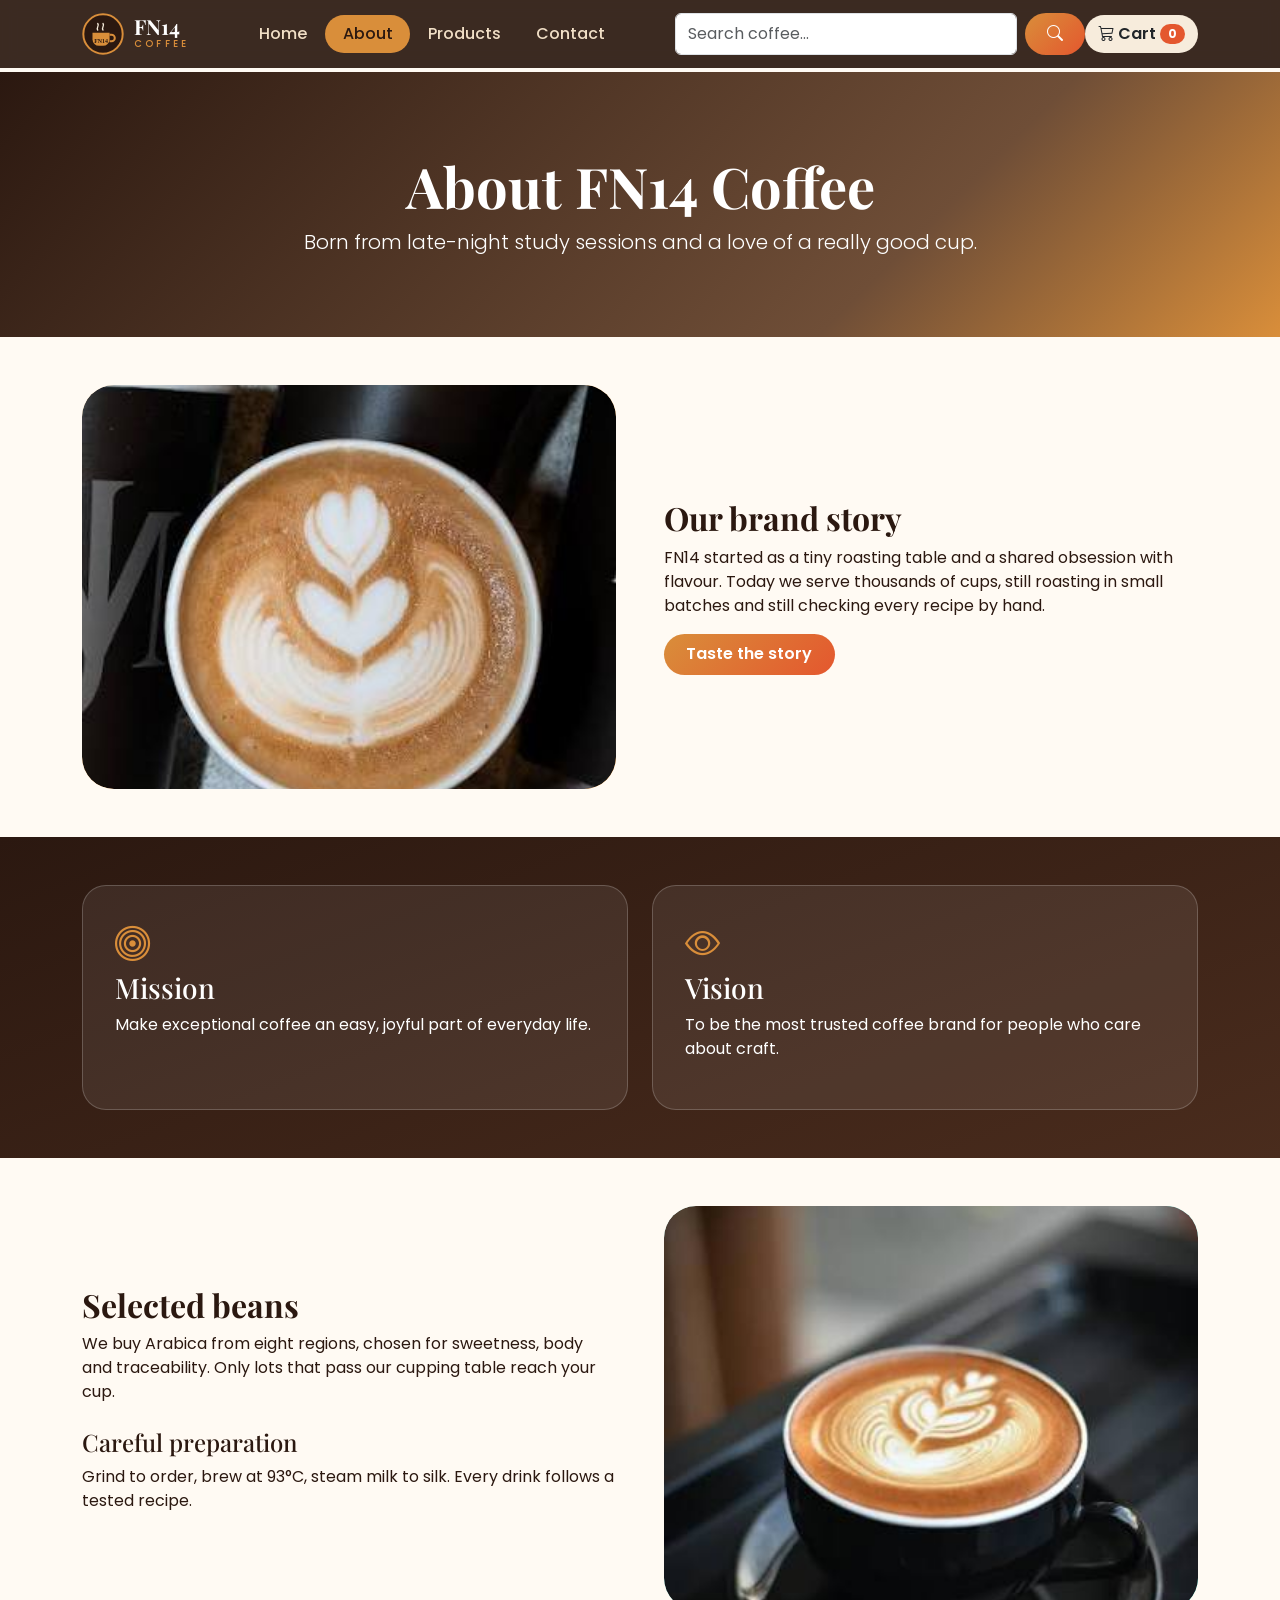
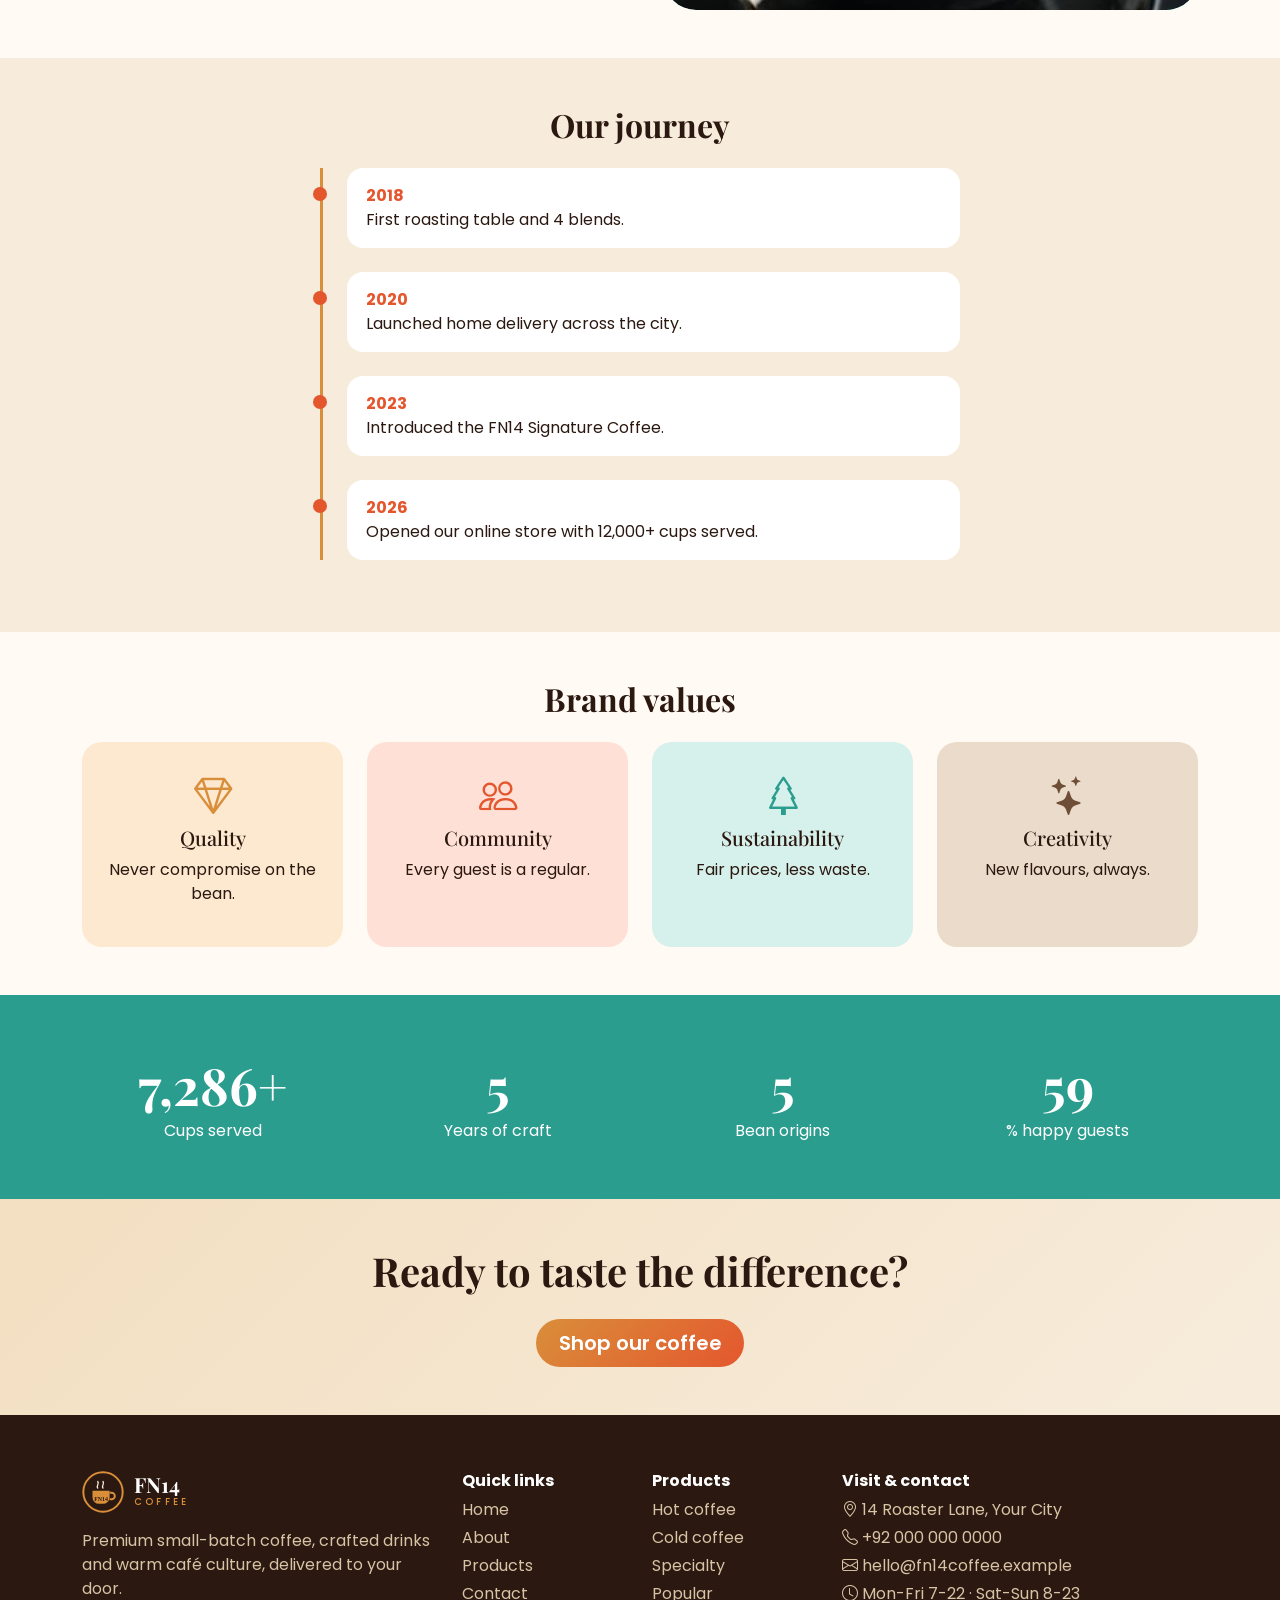
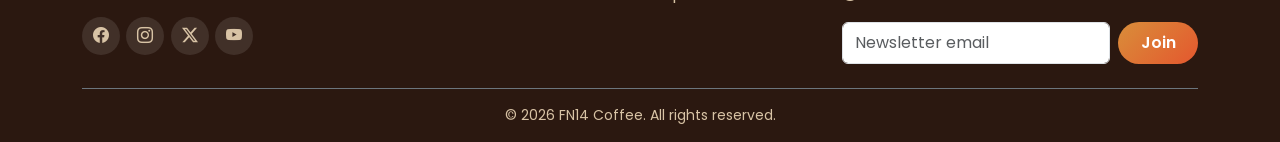
==== about.html @ b1b7f39c "Add files via upload" ====
<!DOCTYPE html>
<html lang="en">

<head>
    <meta charset="utf-8">
    <meta name="viewport" content="width=device-width,initial-scale=1">
    <title>FN14 Coffee | About Us</title>
    <meta name="description" content="The FN14 Coffee story: our mission, beans, preparation and values.">
    <link rel="icon" href="assets/logo/logo.svg">
    <link href="https://cdn.jsdelivr.net/npm/bootstrap@5.3.3/dist/css/bootstrap.min.css" rel="stylesheet">
    <link href="https://cdn.jsdelivr.net/npm/bootstrap-icons@1.11.3/font/bootstrap-icons.min.css" rel="stylesheet">
    <link
        href="https://fonts.googleapis.com/css2?family=Playfair+Display:wght@700&family=Poppins:wght@400;500;600&display=swap"
        rel="stylesheet">
    <link href="css/style.css" rel="stylesheet">
</head>

<body data-page="about">
    <div id="hdr"></div>
    <main>
        <section class="page-hero">
            <div class="container">
                <h1 class="display-4 hr">About FN14 Coffee</h1>
                <p class="lead hr">Born from late-night study sessions and a love of a really good cup.</p>
            </div>
        </section>
        <section class="py-5">
            <div class="container">
                <div class="row align-items-center g-5">
                    <div class="col-lg-6 rv rv-l">
                        <div class="art-panel" data-art="15"></div>
                    </div>
                    <div class="col-lg-6 rv rv-r">
                        <h2>Our brand story</h2>
                        <p>FN14 started as a tiny roasting table and a shared obsession with flavour. Today we serve
                            thousands of cups, still roasting in small batches and still checking every recipe by hand.
                        </p><a class="btn btn-fn" href="products.html">Taste the story</a>
                    </div>
                </div>
            </div>
        </section>
        <section class="py-5 sec-dark">
            <div class="container">
                <div class="row g-4">
                    <div class="col-md-6 rv">
                        <div class="mv"><i class="bi bi-bullseye"></i>
                            <h2 class="h3">Mission</h2>
                            <p>Make exceptional coffee an easy, joyful part of everyday life.</p>
                        </div>
                    </div>
                    <div class="col-md-6 rv">
                        <div class="mv"><i class="bi bi-eye"></i>
                            <h2 class="h3">Vision</h2>
                            <p>To be the most trusted coffee brand for people who care about craft.</p>
                        </div>
                    </div>
                </div>
            </div>
        </section>
        <section class="py-5">
            <div class="container">
                <div class="row align-items-center g-5 flex-lg-row-reverse">
                    <div class="col-lg-6 rv rv-r">
                        <div class="art-panel alt" data-art="2"></div>
                    </div>
                    <div class="col-lg-6 rv rv-l">
                        <h2>Selected beans</h2>
                        <p>We buy Arabica from eight regions, chosen for sweetness, body and traceability. Only lots
                            that pass our cupping table reach your cup.</p>
                        <h3 class="h4 mt-4">Careful preparation</h3>
                        <p>Grind to order, brew at 93&deg;C, steam milk to silk. Every drink follows a tested recipe.
                        </p>
                    </div>
                </div>
            </div>
        </section>
        <section class="py-5 sec-cream">
            <div class="container">
                <h2 class="text-center mb-4 rv">Our journey</h2>
                <div class="tl">
                    <div class="tl-i rv"><b>2018</b> First roasting table and 4 blends.</div>
                    <div class="tl-i rv"><b>2020</b> Launched home delivery across the city.</div>
                    <div class="tl-i rv"><b>2023</b> Introduced the FN14 Signature Coffee.</div>
                    <div class="tl-i rv"><b>2026</b> Opened our online store with 12,000+ cups served.</div>
                </div>
            </div>
        </section>
        <section class="py-5">
            <div class="container">
                <h2 class="text-center mb-4 rv">Brand values</h2>
                <div class="row g-4 text-center">
                    <div class="col-6 col-lg-3 rv">
                        <div class="why c1"><i class="bi bi-gem"></i>
                            <h3 class="h5">Quality</h3>
                            <p>Never compromise on the bean.</p>
                        </div>
                    </div>
                    <div class="col-6 col-lg-3 rv">
                        <div class="why c2"><i class="bi bi-people"></i>
                            <h3 class="h5">Community</h3>
                            <p>Every guest is a regular.</p>
                        </div>
                    </div>
                    <div class="col-6 col-lg-3 rv">
                        <div class="why c3"><i class="bi bi-tree"></i>
                            <h3 class="h5">Sustainability</h3>
                            <p>Fair prices, less waste.</p>
                        </div>
                    </div>
                    <div class="col-6 col-lg-3 rv">
                        <div class="why c4"><i class="bi bi-stars"></i>
                            <h3 class="h5">Creativity</h3>
                            <p>New flavours, always.</p>
                        </div>
                    </div>
                </div>
            </div>
        </section>
        <section class="stats">
            <div class="container">
                <div class="row text-center g-4">
                    <div class="col-6 col-md-3">
                        <div class="num" data-count="12000">0</div>Cups served
                    </div>
                    <div class="col-6 col-md-3">
                        <div class="num" data-count="8">0</div>Years of craft
                    </div>
                    <div class="col-6 col-md-3">
                        <div class="num" data-count="8">0</div>Bean origins
                    </div>
                    <div class="col-6 col-md-3">
                        <div class="num" data-count="98">0</div>% happy guests
                    </div>
                </div>
            </div>
        </section>
        <section class="py-5 text-center final">
            <div class="container rv">
                <h2 class="display-6">Ready to taste the difference?</h2><a class="btn btn-fn btn-lg mt-3"
                    href="products.html">Shop our coffee</a>
            </div>
        </section>
    </main>
    <div id="ftr"></div>
    <script src="https://cdn.jsdelivr.net/npm/bootstrap@5.3.3/dist/js/bootstrap.bundle.min.js"></script>
    <script src="js/script.js"></script>
</body>

</html>
---- css/style.css ----
:root {
    --esp: #2b1810;
    --moc: #6f4e37;
    --car: #d98e3a;
    --cr: #f7ecdc;
    --wm: #fffaf3;
    --red: #e4572e;
    --tl: #2a9d8f
}

html {
    scroll-behavior: smooth
}

body {
    font-family: Poppins, system-ui, sans-serif;
    background: var(--wm);
    color: var(--esp);
    padding-top: 72px;
    overflow-x: hidden
}

h1,
h2,
h3,
.display-3,
.display-4,
.display-5,
.display-6 {
    font-family: 'Playfair Display', serif;
    font-weight: 700
}

img,
svg {
    max-width: 100%
}

.gold {
    color: var(--car)
}

#loader {
    position: fixed;
    inset: 0;
    z-index: 3000;
    background: var(--esp);
    display: grid;
    place-items: center;
    transition: opacity .5s
}

#loader.off {
    opacity: 0;
    pointer-events: none
}

#loader i {
    font-size: 4rem;
    color: var(--car);
    animation: spin 1.2s ease-in-out infinite
}

@keyframes spin {
    50% {
        transform: scale(1.25) rotate(12deg)
    }
}

.fn-nav {
    background: rgba(43, 24, 16, .92);
    backdrop-filter: blur(8px);
    padding: .8rem 0;
    transition: .3s
}

.fn-nav.sc {
    padding: .3rem 0;
    background: var(--esp);
    box-shadow: 0 8px 24px rgba(0, 0, 0, .35)
}

.fn-nav .nav-link {
    color: #f1dfc6;
    font-weight: 500;
    border-radius: 2rem;
    padding: .45rem 1.1rem !important;
    transition: .25s
}

.fn-nav .nav-link:hover,
.fn-nav .nav-link.active {
    background: var(--car);
    color: var(--esp)
}

.navbar-toggler {
    border-color: #f1dfc6
}

.navbar-toggler-icon {
    filter: invert(1)
}

.brand {
    display: flex;
    align-items: center;
    gap: .6rem;
    color: #fff;
    text-decoration: none;
    font-family: 'Playfair Display', serif;
    font-weight: 700;
    font-size: 1.3rem;
    line-height: 1
}

.brand img,
.brand svg {
    width: 42px;
    height: 42px
}

.brand small {
    display: block;
    font: 500 .6rem Poppins;
    letter-spacing: .35em;
    color: var(--car)
}

.fn-cart {
    background: var(--cr);
    border-radius: 2rem;
    font-weight: 600;
    position: relative
}

.fn-cart .badge {
    background: var(--red)
}

.fn-cart.bump {
    animation: bump .5s
}

.badge.pop {
    animation: bump .4s
}

@keyframes bump {
    40% {
        transform: scale(1.25) rotate(-8deg)
    }
}

.btn-fn {
    background: linear-gradient(135deg, var(--car), var(--red));
    color: #fff;
    border: 0;
    border-radius: 2rem;
    padding: .55rem 1.4rem;
    font-weight: 600;
    transition: .25s
}

.btn-fn:hover {
    transform: translateY(-2px);
    box-shadow: 0 10px 22px rgba(228, 87, 46, .4);
    color: #fff
}

.btn-fn:disabled {
    opacity: .5;
    transform: none;
    box-shadow: none
}

.btn-outline-fn {
    border: 2px solid var(--moc);
    color: var(--moc);
    border-radius: 2rem;
    font-weight: 600
}

.btn-outline-fn:hover,
.btn-outline-fn.active {
    background: var(--moc);
    color: #fff;
    border-color: var(--moc)
}

.btn-ghost {
    border: 2px solid #f1dfc6;
    color: #f1dfc6;
    border-radius: 2rem
}

.btn-ghost:hover {
    background: #f1dfc6;
    color: var(--esp)
}

.form-control:focus,
.form-select:focus,
.btn:focus-visible {
    border-color: var(--car);
    box-shadow: 0 0 0 .25rem rgba(217, 142, 58, .35)
}

.hero {
    min-height: calc(100vh - 72px);
    display: flex;
    align-items: center;
    color: #fff;
    padding: 3rem 0;
    background: radial-gradient(circle at 80% 20%, #6f4e37, transparent 50%), linear-gradient(135deg, #2b1810, #4a2c1d 60%, #8a4b1f)
}

.pill-b {
    background: rgba(217, 142, 58, .2);
    color: var(--car);
    border: 1px solid var(--car);
    padding: .5rem 1rem;
    border-radius: 2rem;
    font-weight: 500
}

.hr {
    animation: up .9s both
}

.hr:nth-child(2) {
    animation-delay: .15s
}

.hr:nth-child(3) {
    animation-delay: .3s
}

.hr:nth-child(4) {
    animation-delay: .45s
}

@keyframes up {
    from {
        opacity: 0;
        transform: translateY(30px)
    }
}

.hero-cup {
    max-width: 420px;
    margin: auto;
    animation: float 4s ease-in-out infinite;
    filter: drop-shadow(0 30px 40px rgba(0, 0, 0, .5))
}

@keyframes float {
    50% {
        transform: translateY(-14px)
    }
}

.steam {
    animation: steam 2.5s ease-in-out infinite
}

@keyframes steam {
    50% {
        transform: translateY(-4px);
        opacity: .4
    }
}

.sec-cream {
    background: var(--cr)
}

.sec-dark {
    background: linear-gradient(160deg, var(--esp), #4a2c1d);
    color: #fff
}

.page-hero {
    padding: 5rem 0 4rem;
    text-align: center;
    color: #fff;
    background: linear-gradient(135deg, var(--esp), var(--moc) 70%, var(--car))
}

.fn-car {
    border-radius: 1.5rem;
    overflow: hidden;
    box-shadow: 0 20px 50px rgba(43, 24, 16, .3)
}

.fn-car .carousel-item {
    height: clamp(300px, 52vw, 520px)
}

.fn-car img {
    width: 100%;
    height: 100%;
    object-fit: cover
}

.s1 {
    background: linear-gradient(135deg, #3b2218, #8a5a3c)
}

.s2 {
    background: linear-gradient(135deg, #2a9d8f, #6f4e37)
}

.s3 {
    background: linear-gradient(135deg, #d98e3a, #e4572e)
}

.fn-car .carousel-caption {
    inset: auto 0 0 0;
    text-align: left;
    padding: 2.5rem 3.5rem 3rem;
    background: linear-gradient(transparent, rgba(43, 24, 16, .9))
}

.pcard {
    border: 0;
    border-radius: 1.25rem;
    overflow: hidden;
    box-shadow: 0 8px 24px rgba(43, 24, 16, .12);
    transition: .3s
}

.pcard:hover {
    transform: translateY(-8px);
    box-shadow: 0 18px 40px rgba(43, 24, 16, .25)
}

.pimg {
    position: relative;
    background: var(--cr);
    padding: 1.2rem;
    overflow: hidden
}

.pimg svg {
    display: block;
    width: 100%;
    height: 170px;
    transition: .4s
}

.pcard:hover .pimg svg {
    transform: scale(1.1)
}

.pimg .badge {
    position: absolute;
    top: .8rem;
    left: .8rem;
    background: var(--moc)
}

.pimg .badge.pp {
    left: auto;
    right: .8rem;
    background: var(--red)
}

.price {
    font-weight: 700;
    color: var(--red)
}

.stars {
    color: var(--car);
    font-weight: 600
}

.why {
    padding: 1.6rem 1rem;
    border-radius: 1.25rem;
    height: 100%;
    transition: .3s
}

.why:hover {
    transform: translateY(-6px)
}

.why i {
    font-size: 2.4rem
}

.c1 {
    background: #fde8d0
}

.c1 i {
    color: var(--car)
}

.c2 {
    background: #ffe0d6
}

.c2 i {
    color: var(--red)
}

.c3 {
    background: #d6f0ec
}

.c3 i {
    color: var(--tl)
}

.c4 {
    background: #eadbcb
}

.c4 i {
    color: var(--moc)
}

.art-panel {
    border-radius: 2rem;
    padding: 2rem;
    background: linear-gradient(135deg, #f3dfc1, #d98e3a);
    overflow: hidden
}

.art-panel.alt {
    background: linear-gradient(135deg, #d6f0ec, #2a9d8f)
}

.art-panel svg {
    width: 100%;
    max-height: 340px;
    transition: .5s
}

.art-panel:hover svg {
    transform: scale(1.07) rotate(-3deg)
}

.bg-fn {
    background: linear-gradient(90deg, var(--car), var(--red))
}

.progress {
    height: 10px;
    margin-top: .3rem
}

.offer {
    padding: 5rem 0;
    color: #fff;
    background: linear-gradient(135deg, var(--red), var(--car))
}

.quote {
    background: #fff;
    border-radius: 1.25rem;
    padding: 1.6rem;
    box-shadow: 0 8px 24px rgba(43, 24, 16, .1);
    height: 100%;
    border-top: 4px solid var(--car);
    margin: 0
}

.stats {
    padding: 3.5rem 0;
    background: var(--tl);
    color: #fff
}

.num {
    font: 700 clamp(2rem, 5vw, 3.2rem) 'Playfair Display', serif
}

.nl-box {
    background: linear-gradient(135deg, var(--esp), var(--moc));
    color: #fff;
    border-radius: 2rem;
    padding: 2.5rem
}

.final {
    background: linear-gradient(135deg, #f3dfc1, var(--cr))
}

.mv {
    background: rgba(255, 255, 255, .08);
    border: 1px solid rgba(255, 255, 255, .2);
    border-radius: 1.5rem;
    padding: 2rem;
    height: 100%
}

.mv i {
    font-size: 2.2rem;
    color: var(--car)
}

.tl {
    max-width: 640px;
    margin: auto;
    border-left: 3px solid var(--car);
    padding-left: 1.5rem
}

.tl-i {
    position: relative;
    margin-bottom: 1.5rem;
    background: #fff;
    padding: 1rem 1.2rem;
    border-radius: 1rem
}

.tl-i:before {
    content: "";
    position: absolute;
    left: -2.15rem;
    top: 1.2rem;
    width: 14px;
    height: 14px;
    border-radius: 50%;
    background: var(--red)
}

.tl-i b {
    color: var(--red);
    display: block
}

.info {
    display: flex;
    gap: 1rem;
    align-items: center;
    background: #fff;
    padding: 1rem 1.2rem;
    border-radius: 1rem;
    box-shadow: 0 6px 18px rgba(43, 24, 16, .08)
}

.info i {
    font-size: 1.6rem;
    color: var(--red)
}

.info a {
    color: inherit;
    overflow-wrap: anywhere
}

.mapv {
    height: 220px;
    border-radius: 1.5rem;
    display: grid;
    place-items: center;
    text-align: center;
    color: var(--esp);
    font-weight: 600;
    background: repeating-linear-gradient(0deg, transparent 0 38px, rgba(111, 78, 55, .15) 38px 40px), repeating-linear-gradient(90deg, transparent 0 38px, rgba(111, 78, 55, .15) 38px 40px), #e9dcc6
}

.mapv i {
    font-size: 3rem;
    color: var(--red);
    animation: float 2s infinite
}

.form-card {
    background: #fff;
    border-radius: 1.5rem;
    padding: 2rem;
    box-shadow: 0 14px 40px rgba(43, 24, 16, .12)
}

.empty-ic {
    font-size: 4rem;
    color: var(--car)
}

.empty-ic.big {
    font-size: 5rem
}

footer {
    background: var(--esp);
    color: #d8c3a5;
    padding-top: 3.5rem
}

footer a {
    color: #d8c3a5;
    text-decoration: none
}

footer a:hover {
    color: var(--car)
}

footer h2,
footer h3 {
    font-family: Poppins;
    font-size: 1rem;
    color: #fff
}

.soc a {
    display: inline-grid;
    place-items: center;
    width: 38px;
    height: 38px;
    border-radius: 50%;
    background: rgba(255, 255, 255, .1);
    margin-right: .4rem;
    transition: .25s
}

.soc a:hover {
    background: var(--car);
    color: var(--esp);
    transform: translateY(-3px)
}

#btt {
    position: fixed;
    right: 1rem;
    bottom: 1rem;
    width: 48px;
    height: 48px;
    border-radius: 50%;
    border: 0;
    background: var(--car);
    color: var(--esp);
    font-size: 1.3rem;
    opacity: 0;
    pointer-events: none;
    transition: .3s;
    z-index: 1030
}

#btt.on {
    opacity: 1;
    pointer-events: auto
}

#btt:hover {
    transform: translateY(-5px);
    background: var(--red);
    color: #fff
}

.ci {
    display: flex;
    gap: .8rem;
    align-items: center;
    padding: .8rem 0;
    border-bottom: 1px solid #eadbcb
}

.ci svg {
    width: 56px;
    height: 56px;
    flex: none
}

.qty {
    display: inline-flex;
    align-items: center;
    gap: .4rem
}

.qty .btn {
    width: 32px;
    height: 32px;
    padding: 0
}

.rv {
    opacity: 0;
    transform: translateY(30px);
    transition: opacity .7s, transform .7s
}

.rv-l {
    transform: translateX(-40px)
}

.rv-r {
    transform: translateX(40px)
}

.rv.in {
    opacity: 1;
    transform: none
}

@media(max-width:575px) {
    .fn-car .carousel-caption {
        padding: 1.5rem 1.2rem 2.2rem
    }

    .fn-car .carousel-caption p {
        display: none
    }

    .btn,
    .form-control {
        min-height: 44px
    }

    .nl-box {
        padding: 1.5rem
    }
}

@media(prefers-reduced-motion:reduce) {

    *,
    *:before {
        animation: none !important;
        transition: none !important;
        scroll-behavior: auto !important
    }

    .rv {
        opacity: 1;
        transform: none
    }
}

.pimg,
.art-panel {
    position: relative
}

.ph {
    position: absolute;
    inset: 0;
    width: 100%;
    height: 100%;
    object-fit: cover;
    border-radius: inherit;
    z-index: 1
}

.pimg .badge {
    z-index: 2
}
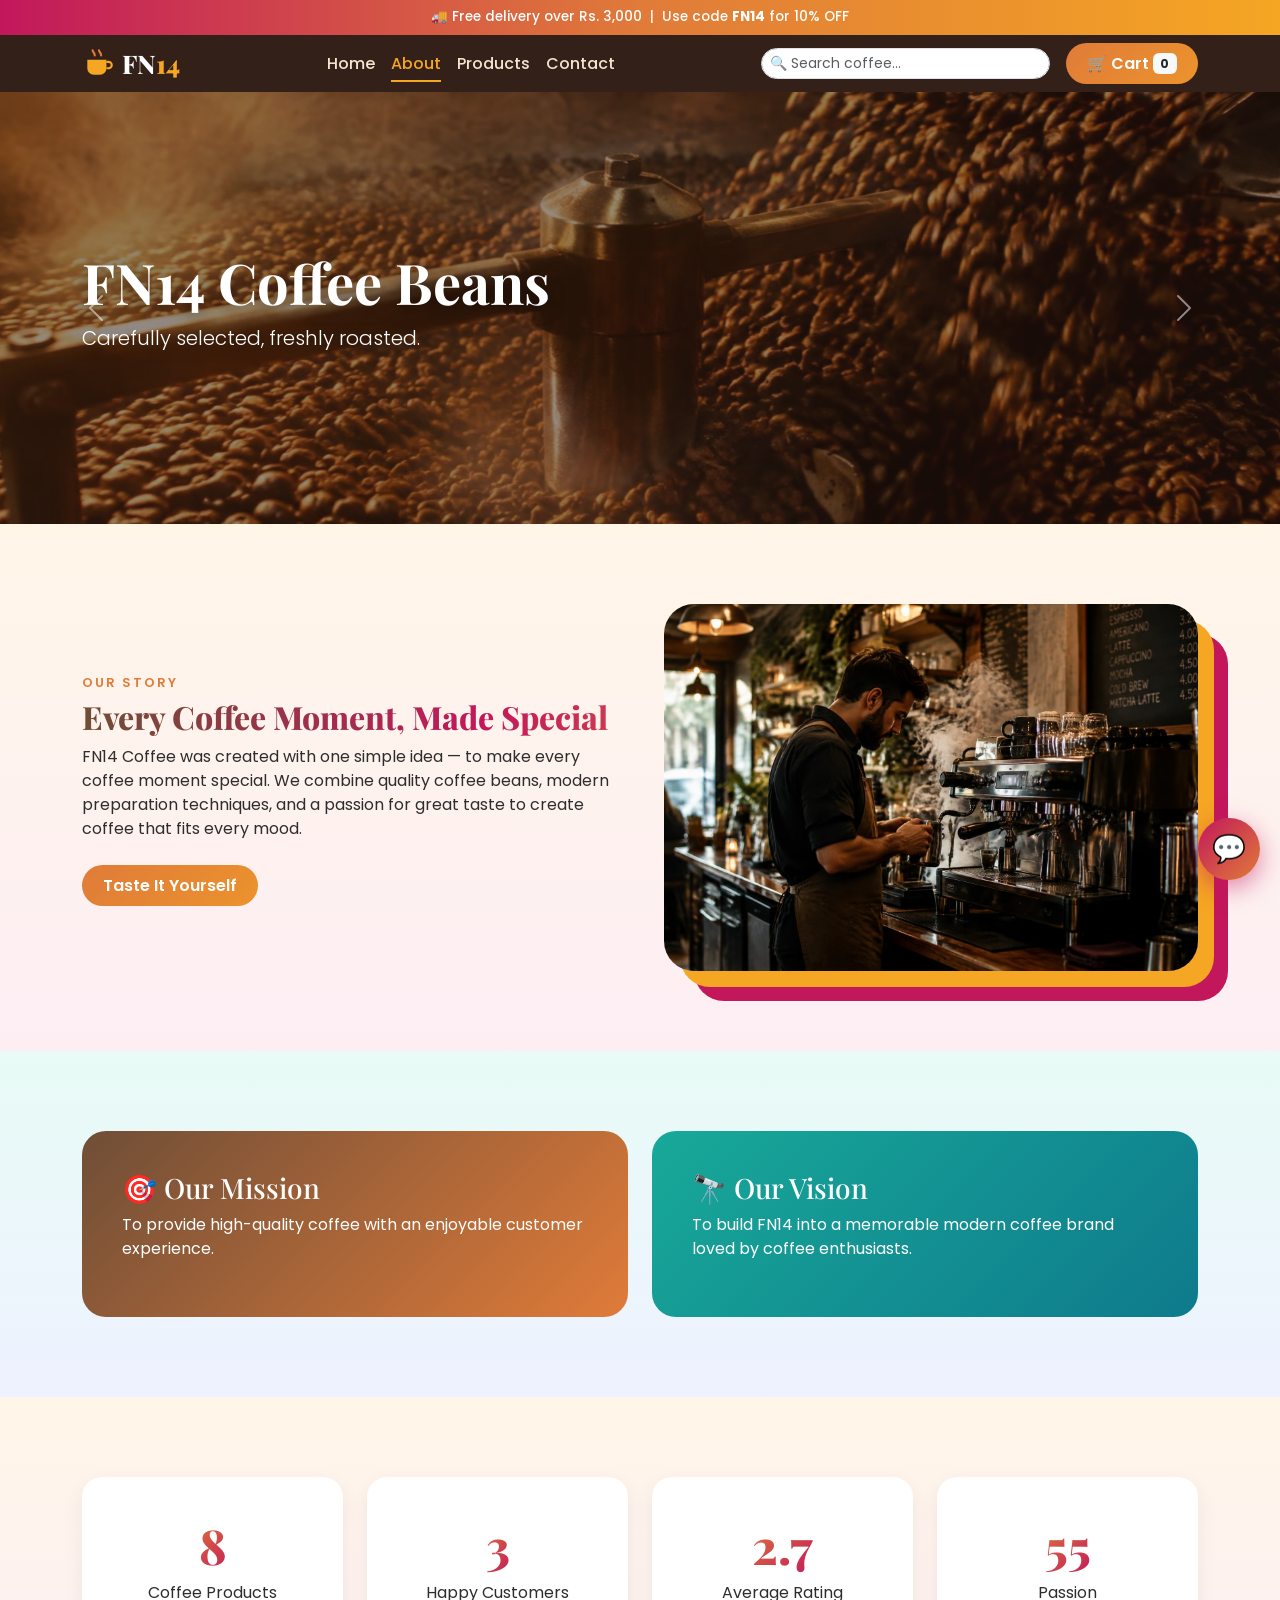
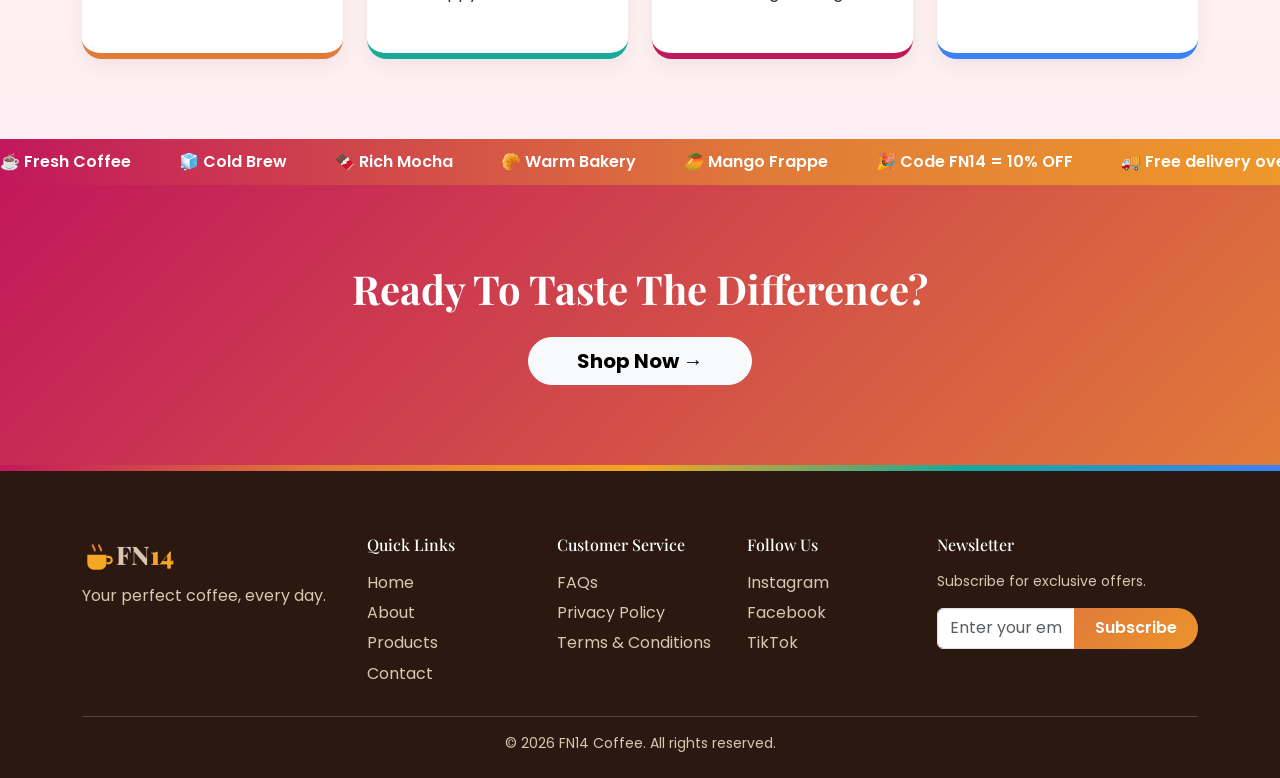
==== commit 404e6ac8: "Add files via upload" ====
--- a/about.html
+++ b/about.html
@@ -1,149 +1,67 @@
 <!DOCTYPE html>
 <html lang="en">
+<head>
+<meta charset="UTF-8"><meta name="viewport" content="width=device-width, initial-scale=1">
+<meta name="description" content="The story, mission and vision behind FN14 Coffee: quality beans and a passion for great taste.">
+<title>About | FN14 Coffee</title>
+<link href="https://cdn.jsdelivr.net/npm/bootstrap@5.3.3/dist/css/bootstrap.min.css" rel="stylesheet">
+<link href="https://fonts.googleapis.com/css2?family=Playfair+Display:wght@700;800&family=Poppins:wght@400;500;600&display=swap" rel="stylesheet">
+<link href="css/style.css" rel="stylesheet">
+</head>
+<body>
+<div id="loader"><div class="cup">☕</div><div class="ld-text">FN<b>14</b></div></div>
+<div id="site-header"></div>
 
-<head>
-    <meta charset="utf-8">
-    <meta name="viewport" content="width=device-width,initial-scale=1">
-    <title>FN14 Coffee | About Us</title>
-    <meta name="description" content="The FN14 Coffee story: our mission, beans, preparation and values.">
-    <link rel="icon" href="assets/logo/logo.svg">
-    <link href="https://cdn.jsdelivr.net/npm/bootstrap@5.3.3/dist/css/bootstrap.min.css" rel="stylesheet">
-    <link href="https://cdn.jsdelivr.net/npm/bootstrap-icons@1.11.3/font/bootstrap-icons.min.css" rel="stylesheet">
-    <link
-        href="https://fonts.googleapis.com/css2?family=Playfair+Display:wght@700&family=Poppins:wght@400;500;600&display=swap"
-        rel="stylesheet">
-    <link href="css/style.css" rel="stylesheet">
-</head>
+<div id="aboutCarousel" class="carousel slide" data-bs-ride="carousel">
+  <div class="carousel-inner">
+    <div class="carousel-item active"><div class="hero-slide short" style="background-image:linear-gradient(rgba(43,24,16,.5),rgba(43,24,16,.5)),url(images/hero1.jpg),linear-gradient(135deg,#6f4e37,#f5a623)"><div class="container"><h1 class="display-4 fw-bold">FN14 Coffee Beans</h1><p class="lead">Carefully selected, freshly roasted.</p></div></div></div>
+    <div class="carousel-item"><div class="hero-slide short" style="background-image:linear-gradient(rgba(43,24,16,.5),rgba(43,24,16,.5)),url(images/hero2.jpg),linear-gradient(135deg,#c2185b,#6f4e37)"><div class="container"><h1 class="display-4 fw-bold">Coffee Preparation</h1><p class="lead">Modern techniques, handcrafted with care.</p></div></div></div>
+    <div class="carousel-item"><div class="hero-slide short" style="background-image:linear-gradient(rgba(43,24,16,.5),rgba(43,24,16,.5)),url(images/hero3.jpg),linear-gradient(135deg,#18a999,#2b1810)"><div class="container"><h1 class="display-4 fw-bold">Coffee Shop Environment</h1><p class="lead">A warm place for every mood.</p></div></div></div>
+  </div>
+  <button class="carousel-control-prev" data-bs-target="#aboutCarousel" data-bs-slide="prev"><span class="carousel-control-prev-icon"></span></button>
+  <button class="carousel-control-next" data-bs-target="#aboutCarousel" data-bs-slide="next"><span class="carousel-control-next-icon"></span></button>
+</div>
 
-<body data-page="about">
-    <div id="hdr"></div>
-    <main>
-        <section class="page-hero">
-            <div class="container">
-                <h1 class="display-4 hr">About FN14 Coffee</h1>
-                <p class="lead hr">Born from late-night study sessions and a love of a really good cup.</p>
-            </div>
-        </section>
-        <section class="py-5">
-            <div class="container">
-                <div class="row align-items-center g-5">
-                    <div class="col-lg-6 rv rv-l">
-                        <div class="art-panel" data-art="15"></div>
-                    </div>
-                    <div class="col-lg-6 rv rv-r">
-                        <h2>Our brand story</h2>
-                        <p>FN14 started as a tiny roasting table and a shared obsession with flavour. Today we serve
-                            thousands of cups, still roasting in small batches and still checking every recipe by hand.
-                        </p><a class="btn btn-fn" href="products.html">Taste the story</a>
-                    </div>
-                </div>
-            </div>
-        </section>
-        <section class="py-5 sec-dark">
-            <div class="container">
-                <div class="row g-4">
-                    <div class="col-md-6 rv">
-                        <div class="mv"><i class="bi bi-bullseye"></i>
-                            <h2 class="h3">Mission</h2>
-                            <p>Make exceptional coffee an easy, joyful part of everyday life.</p>
-                        </div>
-                    </div>
-                    <div class="col-md-6 rv">
-                        <div class="mv"><i class="bi bi-eye"></i>
-                            <h2 class="h3">Vision</h2>
-                            <p>To be the most trusted coffee brand for people who care about craft.</p>
-                        </div>
-                    </div>
-                </div>
-            </div>
-        </section>
-        <section class="py-5">
-            <div class="container">
-                <div class="row align-items-center g-5 flex-lg-row-reverse">
-                    <div class="col-lg-6 rv rv-r">
-                        <div class="art-panel alt" data-art="2"></div>
-                    </div>
-                    <div class="col-lg-6 rv rv-l">
-                        <h2>Selected beans</h2>
-                        <p>We buy Arabica from eight regions, chosen for sweetness, body and traceability. Only lots
-                            that pass our cupping table reach your cup.</p>
-                        <h3 class="h4 mt-4">Careful preparation</h3>
-                        <p>Grind to order, brew at 93&deg;C, steam milk to silk. Every drink follows a tested recipe.
-                        </p>
-                    </div>
-                </div>
-            </div>
-        </section>
-        <section class="py-5 sec-cream">
-            <div class="container">
-                <h2 class="text-center mb-4 rv">Our journey</h2>
-                <div class="tl">
-                    <div class="tl-i rv"><b>2018</b> First roasting table and 4 blends.</div>
-                    <div class="tl-i rv"><b>2020</b> Launched home delivery across the city.</div>
-                    <div class="tl-i rv"><b>2023</b> Introduced the FN14 Signature Coffee.</div>
-                    <div class="tl-i rv"><b>2026</b> Opened our online store with 12,000+ cups served.</div>
-                </div>
-            </div>
-        </section>
-        <section class="py-5">
-            <div class="container">
-                <h2 class="text-center mb-4 rv">Brand values</h2>
-                <div class="row g-4 text-center">
-                    <div class="col-6 col-lg-3 rv">
-                        <div class="why c1"><i class="bi bi-gem"></i>
-                            <h3 class="h5">Quality</h3>
-                            <p>Never compromise on the bean.</p>
-                        </div>
-                    </div>
-                    <div class="col-6 col-lg-3 rv">
-                        <div class="why c2"><i class="bi bi-people"></i>
-                            <h3 class="h5">Community</h3>
-                            <p>Every guest is a regular.</p>
-                        </div>
-                    </div>
-                    <div class="col-6 col-lg-3 rv">
-                        <div class="why c3"><i class="bi bi-tree"></i>
-                            <h3 class="h5">Sustainability</h3>
-                            <p>Fair prices, less waste.</p>
-                        </div>
-                    </div>
-                    <div class="col-6 col-lg-3 rv">
-                        <div class="why c4"><i class="bi bi-stars"></i>
-                            <h3 class="h5">Creativity</h3>
-                            <p>New flavours, always.</p>
-                        </div>
-                    </div>
-                </div>
-            </div>
-        </section>
-        <section class="stats">
-            <div class="container">
-                <div class="row text-center g-4">
-                    <div class="col-6 col-md-3">
-                        <div class="num" data-count="12000">0</div>Cups served
-                    </div>
-                    <div class="col-6 col-md-3">
-                        <div class="num" data-count="8">0</div>Years of craft
-                    </div>
-                    <div class="col-6 col-md-3">
-                        <div class="num" data-count="8">0</div>Bean origins
-                    </div>
-                    <div class="col-6 col-md-3">
-                        <div class="num" data-count="98">0</div>% happy guests
-                    </div>
-                </div>
-            </div>
-        </section>
-        <section class="py-5 text-center final">
-            <div class="container rv">
-                <h2 class="display-6">Ready to taste the difference?</h2><a class="btn btn-fn btn-lg mt-3"
-                    href="products.html">Shop our coffee</a>
-            </div>
-        </section>
-    </main>
-    <div id="ftr"></div>
-    <script src="https://cdn.jsdelivr.net/npm/bootstrap@5.3.3/dist/js/bootstrap.bundle.min.js"></script>
-    <script src="js/script.js"></script>
+<section class="section">
+  <div class="container">
+    <div class="row align-items-center g-5">
+      <div class="col-lg-6 reveal">
+        <span class="eyebrow">Our Story</span><h2 class="section-title text-start">Every Coffee Moment, Made Special</h2>
+        <p>FN14 Coffee was created with one simple idea — to make every coffee moment special. We combine quality coffee beans, modern preparation techniques, and a passion for great taste to create coffee that fits every mood.</p>
+        <a href="products.html" class="btn btn-fn mt-2">Taste It Yourself</a>
+      </div>
+      <div class="col-lg-6 reveal"><img src="images/hero2.jpg" class="story-img" alt="An FN14 barista steaming milk" loading="lazy"></div>
+    </div>
+  </div>
+</section>
+
+<section class="section bg-white">
+  <div class="container">
+    <div class="row g-4">
+      <div class="col-md-6 reveal"><div class="mv-card m1"><h3>🎯 Our Mission</h3><p>To provide high-quality coffee with an enjoyable customer experience.</p></div></div>
+      <div class="col-md-6 reveal"><div class="mv-card m2"><h3>🔭 Our Vision</h3><p>To build FN14 into a memorable modern coffee brand loved by coffee enthusiasts.</p></div></div>
+    </div>
+  </div>
+</section>
+
+<section class="section">
+  <div class="container">
+    <div class="row g-4 text-center">
+      <div class="col-6 col-md-3 reveal"><div class="stat"><div class="num" data-count="14" data-suffix="+">0</div><p>Coffee Products</p></div></div>
+      <div class="col-6 col-md-3 reveal"><div class="stat"><div class="num" data-count="5" data-suffix="K+">0</div><p>Happy Customers</p></div></div>
+      <div class="col-6 col-md-3 reveal"><div class="stat"><div class="num" data-count="4.9" data-dec="1">0</div><p>Average Rating</p></div></div>
+      <div class="col-6 col-md-3 reveal"><div class="stat"><div class="num" data-count="100" data-suffix="%">0</div><p>Passion</p></div></div>
+    </div>
+  </div>
+</section>
+
+<div class="marquee" aria-hidden="true"><div class="track"><span>☕ Fresh Coffee</span><span>🧊 Cold Brew</span><span>🍫 Rich Mocha</span><span>🥐 Warm Bakery</span><span>🥭 Mango Frappe</span><span>🎉 Code FN14 = 10% OFF</span><span>🚚 Free delivery over Rs. 3,000</span><span>⭐ Rated 4.9 by 5K+ customers</span><span>☕ Fresh Coffee</span><span>🧊 Cold Brew</span><span>🍫 Rich Mocha</span><span>🥐 Warm Bakery</span><span>🥭 Mango Frappe</span><span>🎉 Code FN14 = 10% OFF</span><span>🚚 Free delivery over Rs. 3,000</span><span>⭐ Rated 4.9 by 5K+ customers</span></div></div>
+<section class="cta-band"><div class="container text-center reveal"><h2 class="display-6 fw-bold">Ready To Taste The Difference?</h2><a href="products.html" class="btn btn-light btn-lg rounded-pill fw-bold px-5 mt-3">Shop Now →</a></div></section>
+
+<div id="site-footer"></div>
+<script src="https://cdn.jsdelivr.net/npm/bootstrap@5.3.3/dist/js/bootstrap.bundle.min.js"></script>
+<script src="js/data.js"></script><script src="js/layout.js"></script><script src="js/cart.js"></script>
+<script src="js/main.js"></script><script src="js/products.js"></script>
+<script src="js/chatbot.js"></script>
 </body>
-
-</html>+</html>
--- a/css/style.css
+++ b/css/style.css
@@ -1,753 +1,201 @@
-:root {
-    --esp: #2b1810;
-    --moc: #6f4e37;
-    --car: #d98e3a;
-    --cr: #f7ecdc;
-    --wm: #fffaf3;
-    --red: #e4572e;
-    --tl: #2a9d8f
-}
-
-html {
-    scroll-behavior: smooth
-}
-
-body {
-    font-family: Poppins, system-ui, sans-serif;
-    background: var(--wm);
-    color: var(--esp);
-    padding-top: 72px;
-    overflow-x: hidden
-}
-
-h1,
-h2,
-h3,
-.display-3,
-.display-4,
-.display-5,
-.display-6 {
-    font-family: 'Playfair Display', serif;
-    font-weight: 700
-}
-
-img,
-svg {
-    max-width: 100%
-}
-
-.gold {
-    color: var(--car)
-}
-
-#loader {
-    position: fixed;
-    inset: 0;
-    z-index: 3000;
-    background: var(--esp);
-    display: grid;
-    place-items: center;
-    transition: opacity .5s
-}
-
-#loader.off {
-    opacity: 0;
-    pointer-events: none
-}
-
-#loader i {
-    font-size: 4rem;
-    color: var(--car);
-    animation: spin 1.2s ease-in-out infinite
-}
-
-@keyframes spin {
-    50% {
-        transform: scale(1.25) rotate(12deg)
-    }
-}
-
-.fn-nav {
-    background: rgba(43, 24, 16, .92);
-    backdrop-filter: blur(8px);
-    padding: .8rem 0;
-    transition: .3s
-}
-
-.fn-nav.sc {
-    padding: .3rem 0;
-    background: var(--esp);
-    box-shadow: 0 8px 24px rgba(0, 0, 0, .35)
-}
-
-.fn-nav .nav-link {
-    color: #f1dfc6;
-    font-weight: 500;
-    border-radius: 2rem;
-    padding: .45rem 1.1rem !important;
-    transition: .25s
-}
-
-.fn-nav .nav-link:hover,
-.fn-nav .nav-link.active {
-    background: var(--car);
-    color: var(--esp)
-}
-
-.navbar-toggler {
-    border-color: #f1dfc6
-}
-
-.navbar-toggler-icon {
-    filter: invert(1)
-}
-
-.brand {
-    display: flex;
-    align-items: center;
-    gap: .6rem;
-    color: #fff;
-    text-decoration: none;
-    font-family: 'Playfair Display', serif;
-    font-weight: 700;
-    font-size: 1.3rem;
-    line-height: 1
-}
-
-.brand img,
-.brand svg {
-    width: 42px;
-    height: 42px
-}
-
-.brand small {
-    display: block;
-    font: 500 .6rem Poppins;
-    letter-spacing: .35em;
-    color: var(--car)
-}
-
-.fn-cart {
-    background: var(--cr);
-    border-radius: 2rem;
-    font-weight: 600;
-    position: relative
-}
-
-.fn-cart .badge {
-    background: var(--red)
-}
-
-.fn-cart.bump {
-    animation: bump .5s
-}
-
-.badge.pop {
-    animation: bump .4s
-}
-
-@keyframes bump {
-    40% {
-        transform: scale(1.25) rotate(-8deg)
-    }
-}
-
-.btn-fn {
-    background: linear-gradient(135deg, var(--car), var(--red));
-    color: #fff;
-    border: 0;
-    border-radius: 2rem;
-    padding: .55rem 1.4rem;
-    font-weight: 600;
-    transition: .25s
-}
-
-.btn-fn:hover {
-    transform: translateY(-2px);
-    box-shadow: 0 10px 22px rgba(228, 87, 46, .4);
-    color: #fff
-}
-
-.btn-fn:disabled {
-    opacity: .5;
-    transform: none;
-    box-shadow: none
-}
-
-.btn-outline-fn {
-    border: 2px solid var(--moc);
-    color: var(--moc);
-    border-radius: 2rem;
-    font-weight: 600
-}
-
-.btn-outline-fn:hover,
-.btn-outline-fn.active {
-    background: var(--moc);
-    color: #fff;
-    border-color: var(--moc)
-}
-
-.btn-ghost {
-    border: 2px solid #f1dfc6;
-    color: #f1dfc6;
-    border-radius: 2rem
-}
-
-.btn-ghost:hover {
-    background: #f1dfc6;
-    color: var(--esp)
-}
-
-.form-control:focus,
-.form-select:focus,
-.btn:focus-visible {
-    border-color: var(--car);
-    box-shadow: 0 0 0 .25rem rgba(217, 142, 58, .35)
-}
-
-.hero {
-    min-height: calc(100vh - 72px);
-    display: flex;
-    align-items: center;
-    color: #fff;
-    padding: 3rem 0;
-    background: radial-gradient(circle at 80% 20%, #6f4e37, transparent 50%), linear-gradient(135deg, #2b1810, #4a2c1d 60%, #8a4b1f)
-}
-
-.pill-b {
-    background: rgba(217, 142, 58, .2);
-    color: var(--car);
-    border: 1px solid var(--car);
-    padding: .5rem 1rem;
-    border-radius: 2rem;
-    font-weight: 500
-}
-
-.hr {
-    animation: up .9s both
-}
-
-.hr:nth-child(2) {
-    animation-delay: .15s
-}
-
-.hr:nth-child(3) {
-    animation-delay: .3s
-}
-
-.hr:nth-child(4) {
-    animation-delay: .45s
-}
-
-@keyframes up {
-    from {
-        opacity: 0;
-        transform: translateY(30px)
-    }
-}
-
-.hero-cup {
-    max-width: 420px;
-    margin: auto;
-    animation: float 4s ease-in-out infinite;
-    filter: drop-shadow(0 30px 40px rgba(0, 0, 0, .5))
-}
-
-@keyframes float {
-    50% {
-        transform: translateY(-14px)
-    }
-}
-
-.steam {
-    animation: steam 2.5s ease-in-out infinite
-}
-
-@keyframes steam {
-    50% {
-        transform: translateY(-4px);
-        opacity: .4
-    }
-}
-
-.sec-cream {
-    background: var(--cr)
-}
-
-.sec-dark {
-    background: linear-gradient(160deg, var(--esp), #4a2c1d);
-    color: #fff
-}
-
-.page-hero {
-    padding: 5rem 0 4rem;
-    text-align: center;
-    color: #fff;
-    background: linear-gradient(135deg, var(--esp), var(--moc) 70%, var(--car))
-}
-
-.fn-car {
-    border-radius: 1.5rem;
-    overflow: hidden;
-    box-shadow: 0 20px 50px rgba(43, 24, 16, .3)
-}
-
-.fn-car .carousel-item {
-    height: clamp(300px, 52vw, 520px)
-}
-
-.fn-car img {
-    width: 100%;
-    height: 100%;
-    object-fit: cover
-}
-
-.s1 {
-    background: linear-gradient(135deg, #3b2218, #8a5a3c)
-}
-
-.s2 {
-    background: linear-gradient(135deg, #2a9d8f, #6f4e37)
-}
-
-.s3 {
-    background: linear-gradient(135deg, #d98e3a, #e4572e)
-}
-
-.fn-car .carousel-caption {
-    inset: auto 0 0 0;
-    text-align: left;
-    padding: 2.5rem 3.5rem 3rem;
-    background: linear-gradient(transparent, rgba(43, 24, 16, .9))
-}
-
-.pcard {
-    border: 0;
-    border-radius: 1.25rem;
-    overflow: hidden;
-    box-shadow: 0 8px 24px rgba(43, 24, 16, .12);
-    transition: .3s
-}
-
-.pcard:hover {
-    transform: translateY(-8px);
-    box-shadow: 0 18px 40px rgba(43, 24, 16, .25)
-}
-
-.pimg {
-    position: relative;
-    background: var(--cr);
-    padding: 1.2rem;
-    overflow: hidden
-}
-
-.pimg svg {
-    display: block;
-    width: 100%;
-    height: 170px;
-    transition: .4s
-}
-
-.pcard:hover .pimg svg {
-    transform: scale(1.1)
-}
-
-.pimg .badge {
-    position: absolute;
-    top: .8rem;
-    left: .8rem;
-    background: var(--moc)
-}
-
-.pimg .badge.pp {
-    left: auto;
-    right: .8rem;
-    background: var(--red)
-}
-
-.price {
-    font-weight: 700;
-    color: var(--red)
-}
-
-.stars {
-    color: var(--car);
-    font-weight: 600
-}
-
-.why {
-    padding: 1.6rem 1rem;
-    border-radius: 1.25rem;
-    height: 100%;
-    transition: .3s
-}
-
-.why:hover {
-    transform: translateY(-6px)
-}
-
-.why i {
-    font-size: 2.4rem
-}
-
-.c1 {
-    background: #fde8d0
-}
-
-.c1 i {
-    color: var(--car)
-}
-
-.c2 {
-    background: #ffe0d6
-}
-
-.c2 i {
-    color: var(--red)
-}
-
-.c3 {
-    background: #d6f0ec
-}
-
-.c3 i {
-    color: var(--tl)
-}
-
-.c4 {
-    background: #eadbcb
-}
-
-.c4 i {
-    color: var(--moc)
-}
-
-.art-panel {
-    border-radius: 2rem;
-    padding: 2rem;
-    background: linear-gradient(135deg, #f3dfc1, #d98e3a);
-    overflow: hidden
-}
-
-.art-panel.alt {
-    background: linear-gradient(135deg, #d6f0ec, #2a9d8f)
-}
-
-.art-panel svg {
-    width: 100%;
-    max-height: 340px;
-    transition: .5s
-}
-
-.art-panel:hover svg {
-    transform: scale(1.07) rotate(-3deg)
-}
-
-.bg-fn {
-    background: linear-gradient(90deg, var(--car), var(--red))
-}
-
-.progress {
-    height: 10px;
-    margin-top: .3rem
-}
-
-.offer {
-    padding: 5rem 0;
-    color: #fff;
-    background: linear-gradient(135deg, var(--red), var(--car))
-}
-
-.quote {
-    background: #fff;
-    border-radius: 1.25rem;
-    padding: 1.6rem;
-    box-shadow: 0 8px 24px rgba(43, 24, 16, .1);
-    height: 100%;
-    border-top: 4px solid var(--car);
-    margin: 0
-}
-
-.stats {
-    padding: 3.5rem 0;
-    background: var(--tl);
-    color: #fff
-}
-
-.num {
-    font: 700 clamp(2rem, 5vw, 3.2rem) 'Playfair Display', serif
-}
-
-.nl-box {
-    background: linear-gradient(135deg, var(--esp), var(--moc));
-    color: #fff;
-    border-radius: 2rem;
-    padding: 2.5rem
-}
-
-.final {
-    background: linear-gradient(135deg, #f3dfc1, var(--cr))
-}
-
-.mv {
-    background: rgba(255, 255, 255, .08);
-    border: 1px solid rgba(255, 255, 255, .2);
-    border-radius: 1.5rem;
-    padding: 2rem;
-    height: 100%
-}
-
-.mv i {
-    font-size: 2.2rem;
-    color: var(--car)
-}
-
-.tl {
-    max-width: 640px;
-    margin: auto;
-    border-left: 3px solid var(--car);
-    padding-left: 1.5rem
-}
-
-.tl-i {
-    position: relative;
-    margin-bottom: 1.5rem;
-    background: #fff;
-    padding: 1rem 1.2rem;
-    border-radius: 1rem
-}
-
-.tl-i:before {
-    content: "";
-    position: absolute;
-    left: -2.15rem;
-    top: 1.2rem;
-    width: 14px;
-    height: 14px;
-    border-radius: 50%;
-    background: var(--red)
-}
-
-.tl-i b {
-    color: var(--red);
-    display: block
-}
-
-.info {
-    display: flex;
-    gap: 1rem;
-    align-items: center;
-    background: #fff;
-    padding: 1rem 1.2rem;
-    border-radius: 1rem;
-    box-shadow: 0 6px 18px rgba(43, 24, 16, .08)
-}
-
-.info i {
-    font-size: 1.6rem;
-    color: var(--red)
-}
-
-.info a {
-    color: inherit;
-    overflow-wrap: anywhere
-}
-
-.mapv {
-    height: 220px;
-    border-radius: 1.5rem;
-    display: grid;
-    place-items: center;
-    text-align: center;
-    color: var(--esp);
-    font-weight: 600;
-    background: repeating-linear-gradient(0deg, transparent 0 38px, rgba(111, 78, 55, .15) 38px 40px), repeating-linear-gradient(90deg, transparent 0 38px, rgba(111, 78, 55, .15) 38px 40px), #e9dcc6
-}
-
-.mapv i {
-    font-size: 3rem;
-    color: var(--red);
-    animation: float 2s infinite
-}
-
-.form-card {
-    background: #fff;
-    border-radius: 1.5rem;
-    padding: 2rem;
-    box-shadow: 0 14px 40px rgba(43, 24, 16, .12)
-}
-
-.empty-ic {
-    font-size: 4rem;
-    color: var(--car)
-}
-
-.empty-ic.big {
-    font-size: 5rem
-}
-
-footer {
-    background: var(--esp);
-    color: #d8c3a5;
-    padding-top: 3.5rem
-}
-
-footer a {
-    color: #d8c3a5;
-    text-decoration: none
-}
-
-footer a:hover {
-    color: var(--car)
-}
-
-footer h2,
-footer h3 {
-    font-family: Poppins;
-    font-size: 1rem;
-    color: #fff
-}
-
-.soc a {
-    display: inline-grid;
-    place-items: center;
-    width: 38px;
-    height: 38px;
-    border-radius: 50%;
-    background: rgba(255, 255, 255, .1);
-    margin-right: .4rem;
-    transition: .25s
-}
-
-.soc a:hover {
-    background: var(--car);
-    color: var(--esp);
-    transform: translateY(-3px)
-}
-
-#btt {
-    position: fixed;
-    right: 1rem;
-    bottom: 1rem;
-    width: 48px;
-    height: 48px;
-    border-radius: 50%;
-    border: 0;
-    background: var(--car);
-    color: var(--esp);
-    font-size: 1.3rem;
-    opacity: 0;
-    pointer-events: none;
-    transition: .3s;
-    z-index: 1030
-}
-
-#btt.on {
-    opacity: 1;
-    pointer-events: auto
-}
-
-#btt:hover {
-    transform: translateY(-5px);
-    background: var(--red);
-    color: #fff
-}
-
-.ci {
-    display: flex;
-    gap: .8rem;
-    align-items: center;
-    padding: .8rem 0;
-    border-bottom: 1px solid #eadbcb
-}
-
-.ci svg {
-    width: 56px;
-    height: 56px;
-    flex: none
-}
-
-.qty {
-    display: inline-flex;
-    align-items: center;
-    gap: .4rem
-}
-
-.qty .btn {
-    width: 32px;
-    height: 32px;
-    padding: 0
-}
-
-.rv {
-    opacity: 0;
-    transform: translateY(30px);
-    transition: opacity .7s, transform .7s
-}
-
-.rv-l {
-    transform: translateX(-40px)
-}
-
-.rv-r {
-    transform: translateX(40px)
-}
-
-.rv.in {
-    opacity: 1;
-    transform: none
-}
-
-@media(max-width:575px) {
-    .fn-car .carousel-caption {
-        padding: 1.5rem 1.2rem 2.2rem
-    }
-
-    .fn-car .carousel-caption p {
-        display: none
-    }
-
-    .btn,
-    .form-control {
-        min-height: 44px
-    }
-
-    .nl-box {
-        padding: 1.5rem
-    }
-}
-
-@media(prefers-reduced-motion:reduce) {
-
-    *,
-    *:before {
-        animation: none !important;
-        transition: none !important;
-        scroll-behavior: auto !important
-    }
-
-    .rv {
-        opacity: 1;
-        transform: none
-    }
-}
-
-.pimg,
-.art-panel {
-    position: relative
-}
-
-.ph {
-    position: absolute;
-    inset: 0;
-    width: 100%;
-    height: 100%;
-    object-fit: cover;
-    border-radius: inherit;
-    z-index: 1
-}
-
-.pimg .badge {
-    z-index: 2
-}+:root{--brown:#6f4e37;--dark:#2b1810;--cream:#fdf6ec;--gold:#f5a623;--caramel:#e07b39;--teal:#18a999;--berry:#c2185b;--blue:#3b82f6;--charcoal:#2d2d2d}
+html{scroll-behavior:smooth}
+body{font-family:'Poppins',sans-serif;background:var(--cream);color:var(--charcoal);overflow-x:hidden}
+h1,h2,h3,h4,h5,.fn-logo{font-family:'Playfair Display',serif}
+
+/* promo + nav */
+#site-header{display:contents}
+.promo-bar{background:linear-gradient(90deg,var(--berry),var(--caramel),var(--gold));color:#fff;text-align:center;font-size:.85rem;padding:.45rem;font-weight:500}
+.fn-nav{background:rgba(43,24,16,.96);backdrop-filter:blur(8px);transition:.3s}
+.fn-nav.scrolled{box-shadow:0 6px 24px rgba(0,0,0,.35)}
+.fn-nav .nav-link{color:#f3e5d0;font-weight:500;position:relative}
+.fn-nav .nav-link::after{content:"";position:absolute;left:.5rem;bottom:2px;width:0;height:2px;background:var(--gold);transition:.3s}
+.fn-nav .nav-link:hover::after,.fn-nav .nav-link.active::after{width:calc(100% - 1rem)}
+.fn-nav .nav-link:hover,.fn-nav .nav-link.active{color:var(--gold)}
+.fn-logo{color:#fff;font-size:1.6rem;font-weight:800;display:inline-flex;align-items:center;gap:.4rem;text-decoration:none}
+.fn-logo:hover{color:#fff}
+.fn-logo svg{width:34px;height:34px;color:var(--gold)}
+.fn-logo b{color:var(--gold)}
+
+/* buttons */
+.btn-fn{background:linear-gradient(135deg,var(--caramel),var(--gold));color:#fff;border:0;font-weight:600;border-radius:50px;padding:.55rem 1.3rem;transition:.3s}
+.btn-fn:hover{transform:translateY(-2px);box-shadow:0 8px 20px rgba(224,123,57,.45);color:#fff}
+.btn-outline-fn{border:2px solid var(--brown);color:var(--brown);border-radius:50px;font-weight:600;background:transparent}
+.btn-outline-fn:hover{background:var(--brown);color:#fff}
+.cart-count.bump{animation:bump .4s}
+@keyframes bump{50%{transform:scale(1.6)}}
+
+/* hero */
+.hero-slide{min-height:82vh;background-size:cover;background-position:center;display:flex;align-items:center;color:#fff}
+.hero-slide.short{min-height:48vh}
+.hero-slide .container>*{animation:slideUp .9s both}
+.hero-slide h1{animation-delay:.15s}.hero-slide p{animation-delay:.3s}.hero-slide .btn{animation-delay:.45s}
+@keyframes slideUp{from{opacity:0;transform:translateY(40px)}}
+.hero-tag{display:inline-block;background:rgba(255,255,255,.2);backdrop-filter:blur(6px);padding:.3rem 1rem;border-radius:50px;margin-bottom:1rem;font-size:.9rem}
+.page-hero{padding:4.5rem 0;color:#fff;background:linear-gradient(135deg,var(--dark),var(--brown) 55%,var(--caramel));background-size:200% 200%;animation:grad 10s ease infinite}
+@keyframes grad{50%{background-position:100% 50%}}
+.deal-strip{background:var(--dark);color:#fff;padding:.9rem 0}
+.countdown{background:var(--gold);color:var(--dark);font-weight:700;padding:.15rem .6rem;border-radius:8px;font-variant-numeric:tabular-nums}
+
+/* sections */
+.section{padding:5rem 0}
+.eyebrow{color:var(--caramel);font-weight:600;letter-spacing:2px;text-transform:uppercase;font-size:.8rem}
+.section-title{font-weight:800;color:var(--dark);margin-top:.3rem}
+.reveal{opacity:0;transform:translateY(30px);transition:opacity .7s,transform .7s}
+.reveal.show{opacity:1;transform:none}
+
+/* feature cards */
+.feature-card{display:block;text-decoration:none;color:#fff;border-radius:20px;padding:2rem 1.5rem;text-align:center;height:100%;transition:.35s}
+.feature-card:hover{transform:translateY(-10px) rotate(-1deg);color:#fff;box-shadow:0 18px 35px rgba(0,0,0,.2)}
+.feature-card .icon{font-size:2.6rem;margin-bottom:.6rem}
+.feature-card p{margin:0;opacity:.92}
+.f1{background:linear-gradient(135deg,#6f4e37,#a0714f)}.f2{background:linear-gradient(135deg,#18a999,#0e7a8c)}
+.f3{background:linear-gradient(135deg,#c2185b,#e8588c)}.f4{background:linear-gradient(135deg,#f5a623,#e07b39)}
+
+/* product cards */
+.product-card{--c:var(--caramel);border:0;border-radius:20px;overflow:hidden;position:relative;transition:.35s;box-shadow:0 6px 20px rgba(43,24,16,.08)}
+.product-card:hover{transform:translateY(-10px);box-shadow:0 18px 40px rgba(43,24,16,.18)}
+.cat-hot-coffee{--c:var(--caramel)}.cat-iced-coffee{--c:var(--teal)}.cat-specialty{--c:var(--berry)}.cat-cold-drinks{--c:var(--blue)}.cat-bakery{--c:var(--gold)}
+.product-card .img-wrap{overflow:hidden;cursor:pointer;height:210px;background:#f3e5d0}
+.product-card img{width:100%;height:100%;object-fit:cover;transition:.5s}
+.product-card:hover img{transform:scale(1.12)}
+.badge-tag{position:absolute;top:12px;left:12px;z-index:2;background:var(--c);color:#fff;font-size:.72rem;font-weight:600;padding:.25rem .7rem;border-radius:50px}
+.cat-label{color:var(--c);font-weight:600;text-transform:uppercase;font-size:.7rem;letter-spacing:1px}
+.stars{color:var(--gold);letter-spacing:2px}
+.price{font-size:1.35rem;font-weight:700;color:var(--brown);margin:.4rem 0}
+.cat-btn{border-radius:50px;border:2px solid var(--brown);color:var(--brown);font-weight:500;transition:.3s}
+.cat-btn:hover,.cat-btn.active{background:var(--brown);color:#fff}
+
+/* stats, mission, testimonials, cta */
+.stat{background:#fff;border-radius:20px;padding:2rem 1rem;box-shadow:0 6px 20px rgba(0,0,0,.06)}
+.stat .num{font-family:'Playfair Display',serif;font-size:3rem;font-weight:800;background:linear-gradient(135deg,var(--caramel),var(--berry));-webkit-background-clip:text;background-clip:text;color:transparent;display:inline-block}
+.mv-card{border-radius:24px;padding:2.5rem;color:#fff;height:100%}
+.m1{background:linear-gradient(135deg,var(--brown),var(--caramel))}.m2{background:linear-gradient(135deg,var(--teal),#0e7a8c)}
+.story-art{font-size:9rem;text-align:center;border-radius:30px;padding:2rem;background:linear-gradient(135deg,var(--gold),var(--caramel));animation:float 4s ease-in-out infinite}
+@keyframes float{50%{transform:translateY(-14px)}}
+.testi{background:#fff;border-radius:20px;padding:2rem;box-shadow:0 6px 20px rgba(0,0,0,.06);border-top:4px solid var(--gold);height:100%}
+.cta-band{padding:5rem 0;color:#fff;background:linear-gradient(135deg,var(--berry),var(--caramel),var(--gold));background-size:200% 200%;animation:grad 8s ease infinite}
+
+/* contact */
+.info-card{display:flex;gap:1rem;align-items:center;background:#fff;padding:1.2rem;border-radius:16px;margin-bottom:1rem;box-shadow:0 6px 20px rgba(0,0,0,.06);transition:.3s}
+.info-card:hover{transform:translateX(8px)}
+.info-card span{font-size:1.8rem}.info-card h6{margin:0;font-weight:600}.info-card p{margin:0;color:#777}
+.form-card{background:#fff;padding:2rem;border-radius:24px;box-shadow:0 10px 35px rgba(0,0,0,.08)}
+.success-check{width:80px;height:80px;margin:0 auto 1rem;border-radius:50%;background:linear-gradient(135deg,#18a999,#2ecc71);color:#fff;font-size:2.8rem;display:flex;align-items:center;justify-content:center;animation:pop .5s}
+@keyframes pop{from{transform:scale(0)}}
+
+/* cart */
+.fn-progress{background:linear-gradient(90deg,var(--teal),var(--gold))}
+.cart-item{display:flex;gap:.8rem;align-items:center;padding:.8rem 0;border-bottom:1px solid #eee}
+.cart-item .em{font-size:2rem;width:50px;text-align:center}
+.qty-btn{width:28px;height:28px;border-radius:50%;border:1px solid var(--brown);background:#fff;color:var(--brown);line-height:1;font-weight:700}
+.qty-btn:hover{background:var(--brown);color:#fff}
+.upsell{background:linear-gradient(135deg,#fff3dc,#ffe3c2);border-radius:14px;padding:.8rem;margin-top:1rem}
+.fn-toast{background:linear-gradient(135deg,var(--teal),#0e7a8c)}
+#toasts{position:fixed;top:80px;right:15px;z-index:2000}
+
+/* footer */
+.fn-footer{background:var(--dark);color:#d9c7b0;padding:4rem 0 1.5rem}
+.fn-footer a{color:#d9c7b0;text-decoration:none;display:block;margin-bottom:.4rem;transition:.3s}
+.fn-footer a:hover{color:var(--gold);padding-left:6px}
+.fn-footer h6{color:#fff;font-family:'Playfair Display',serif;margin-bottom:1rem}
+
+/* chatbot */
+.bot-btn{position:fixed;right:20px;bottom:20px;width:62px;height:62px;border-radius:50%;border:0;font-size:1.7rem;z-index:1500;color:#fff;background:linear-gradient(135deg,var(--berry),var(--caramel));box-shadow:0 8px 25px rgba(194,24,91,.5);animation:pulse 2.2s infinite}
+@keyframes pulse{0%{box-shadow:0 0 0 0 rgba(194,24,91,.55)}70%{box-shadow:0 0 0 18px rgba(194,24,91,0)}100%{box-shadow:0 0 0 0 rgba(194,24,91,0)}}
+.bot-win{position:fixed;right:20px;bottom:95px;width:340px;max-width:calc(100vw - 30px);height:480px;max-height:70vh;background:#fff;border-radius:20px;box-shadow:0 20px 50px rgba(0,0,0,.3);display:flex;flex-direction:column;overflow:hidden;z-index:1500;animation:slideUp .35s}
+.bot-win.d-none{display:none!important}
+.bot-head{background:linear-gradient(135deg,var(--dark),var(--brown));color:#fff;padding:.9rem 1rem;display:flex;justify-content:space-between;align-items:center;font-weight:600}
+.bot-msgs{flex:1;overflow-y:auto;padding:1rem;background:var(--cream);display:flex;flex-direction:column;gap:.6rem}
+.msg{max-width:85%;padding:.6rem .9rem;border-radius:16px;font-size:.88rem;animation:slideUp .3s}
+.msg.bot{background:#fff;border-bottom-left-radius:4px;box-shadow:0 2px 8px rgba(0,0,0,.06)}
+.msg.user{background:linear-gradient(135deg,var(--caramel),var(--gold));color:#fff;align-self:flex-end;border-bottom-right-radius:4px}
+.bot-chips{display:flex;gap:.4rem;flex-wrap:wrap;padding:.5rem .8rem;background:var(--cream)}
+.bot-chips button{border:1px solid var(--caramel);background:#fff;color:var(--caramel);border-radius:50px;font-size:.75rem;padding:.2rem .7rem}
+.bot-chips button:hover{background:var(--caramel);color:#fff}
+.bot-form{display:flex;border-top:1px solid #eee}
+.bot-form input{flex:1;border:0;padding:.8rem 1rem;outline:0}
+.bot-form button{border:0;background:var(--caramel);color:#fff;padding:0 1.1rem}
+
+@media(max-width:576px){.hero-slide{min-height:70vh}.section{padding:3.5rem 0}}
+
+/* ===== v2: colour + motion ===== */
+.section{background-image:linear-gradient(180deg,#fff6e8,#fdeef4)}
+.section.bg-white{background-image:linear-gradient(180deg,#e8fbf6,#eef2ff)}
+.section-title{background:linear-gradient(90deg,var(--brown),var(--berry),var(--caramel),var(--teal),var(--brown));background-size:300% 100%;-webkit-background-clip:text;background-clip:text;color:transparent;animation:shimmer 8s linear infinite}
+@keyframes shimmer{to{background-position:300% 0}}
+
+/* loader + progress bar */
+#loader{position:fixed;inset:0;z-index:5000;background:linear-gradient(135deg,var(--dark),var(--brown),var(--berry));display:flex;flex-direction:column;align-items:center;justify-content:center;gap:.6rem;color:#fff;animation:ldHide .45s .7s forwards}
+#loader .cup{font-size:4.5rem;animation:cupBounce .9s ease-in-out infinite}
+#loader .ld-text{font-family:'Playfair Display',serif;font-size:2rem;font-weight:800;letter-spacing:2px}
+#loader .ld-text b{color:var(--gold)}
+@keyframes cupBounce{50%{transform:translateY(-14px) rotate(-8deg)}}
+@keyframes ldHide{to{opacity:0;visibility:hidden}}
+#sp{position:fixed;top:0;left:0;height:4px;width:0;z-index:4000;background:linear-gradient(90deg,var(--berry),var(--gold),var(--teal),var(--blue))}
+
+/* hero: Ken Burns on the real photo, floating beans, glowing CTA */
+.hero-slide{position:relative;overflow:hidden;isolation:isolate}
+.hero-slide::before{content:"";position:absolute;inset:0;background:inherit;z-index:-1;transform-origin:60% 40%}
+.carousel-item.active .hero-slide::before{animation:kb 14s ease-out forwards}
+@keyframes kb{from{transform:scale(1)}to{transform:scale(1.14)}}
+.hero-slide .container{position:relative;z-index:1}
+.hero-slide h1,.hero-slide p{text-shadow:0 3px 18px rgba(0,0,0,.45)}
+.hero-slide .btn-fn{animation:slideUp .9s .45s both,glow 2.4s 1.6s infinite}
+@keyframes glow{0%,100%{box-shadow:0 0 0 0 rgba(245,166,35,.6)}50%{box-shadow:0 0 0 16px rgba(245,166,35,0)}}
+.floaters{position:absolute;inset:0;overflow:hidden;pointer-events:none;z-index:0}
+.floaters span{position:absolute;bottom:-50px;opacity:0;animation:rise linear infinite}
+@keyframes rise{0%{transform:translateY(0) rotate(0);opacity:0}10%,85%{opacity:.75}100%{transform:translateY(-95vh) rotate(360deg);opacity:0}}
+.page-hero.ph-menu,.page-hero.ph-contact{animation:none;background-size:cover;background-position:center}
+.page-hero.ph-menu{background-image:linear-gradient(135deg,rgba(43,24,16,.78),rgba(194,24,91,.4)),url(../images/hero3.jpg)}
+.page-hero.ph-contact{background-image:linear-gradient(135deg,rgba(43,24,16,.78),rgba(24,169,153,.4)),url(../images/hero2.jpg)}
+.page-hero h1{text-shadow:0 3px 18px rgba(0,0,0,.4)}
+
+/* marquee + colourful strips */
+.marquee{background:linear-gradient(90deg,var(--berry),var(--caramel),var(--gold),var(--teal),var(--blue),var(--berry));background-size:300% 100%;animation:grad 12s linear infinite;color:#fff;overflow:hidden;white-space:nowrap;padding:.7rem 0;font-weight:600}
+.marquee .track{display:inline-flex;animation:marq 30s linear infinite}
+.marquee .track span{padding-right:3rem}
+.marquee:hover .track{animation-play-state:paused}
+@keyframes marq{to{transform:translateX(-50%)}}
+.deal-strip{background:linear-gradient(90deg,var(--dark),#4a2a1a,var(--dark))}
+.countdown{animation:tick 1s steps(1) infinite}
+@keyframes tick{50%{box-shadow:0 0 0 4px rgba(245,166,35,.45)}}
+.fn-footer{border-top:6px solid;border-image:linear-gradient(90deg,var(--berry),var(--caramel),var(--gold),var(--teal),var(--blue)) 1}
+.fn-logo svg path:nth-child(3){animation:steam 2.4s ease-in-out infinite}
+@keyframes steam{0%{opacity:0;transform:translateY(4px)}50%{opacity:1}100%{opacity:0;transform:translateY(-4px)}}
+.btn-fn{background-size:200% 100%}
+.btn-fn:hover{background-position:100% 0}
+
+/* feature cards */
+.feature-card{position:relative;overflow:hidden}
+.feature-card::before{content:"";position:absolute;top:0;left:-80%;width:50%;height:100%;background:linear-gradient(100deg,transparent,rgba(255,255,255,.35),transparent);transform:skewX(-20deg);transition:left .7s}
+.feature-card:hover::before{left:130%}
+.feature-card .icon{display:inline-block;animation:bob 3s ease-in-out infinite}
+.f2 .icon{animation-delay:-.7s}.f3 .icon{animation-delay:-1.4s}.f4 .icon{animation-delay:-2.1s}
+@keyframes bob{50%{transform:translateY(-8px) scale(1.08)}}
+
+/* product cards: 3D tilt, colour bar, per-category buttons */
+.product-card{transition:transform .18s ease,box-shadow .35s;transform:perspective(900px) rotateX(var(--rx,0deg)) rotateY(var(--ry,0deg));will-change:transform}
+.product-card:hover{transform:perspective(900px) rotateX(var(--rx,0deg)) rotateY(var(--ry,0deg)) translateY(-10px)}
+.product-card::after{content:"";position:absolute;left:0;bottom:0;height:5px;width:0;background:var(--c);transition:width .45s}
+.product-card:hover::after{width:100%}
+.product-card .price{color:var(--c)}
+.badge-tag{animation:badgePop 2.8s ease-in-out infinite}
+@keyframes badgePop{50%{transform:scale(1.08) rotate(-2deg)}}
+.cat-btn.c-all{--c:var(--brown)}.cat-btn.c-hot-coffee{--c:var(--caramel)}.cat-btn.c-iced-coffee{--c:var(--teal)}.cat-btn.c-specialty{--c:var(--berry)}.cat-btn.c-cold-drinks{--c:var(--blue)}.cat-btn.c-bakery{--c:var(--gold)}
+.cat-btn[class*=" c-"]{border-color:var(--c);color:var(--c);background:#fff}
+.cat-btn[class*=" c-"]:hover,.cat-btn[class*=" c-"].active{background:var(--c);color:#fff;transform:translateY(-2px)}
+
+/* about + testimonials + stats */
+.story-img{width:100%;border-radius:30px;box-shadow:16px 16px 0 var(--gold),30px 30px 0 var(--berry);animation:float 5s ease-in-out infinite;aspect-ratio:16/11;object-fit:cover}
+.row>.col-6:nth-child(1) .stat{border-bottom:6px solid var(--caramel)}.row>.col-6:nth-child(2) .stat{border-bottom:6px solid var(--teal)}
+.row>.col-6:nth-child(3) .stat{border-bottom:6px solid var(--berry)}.row>.col-6:nth-child(4) .stat{border-bottom:6px solid var(--blue)}
+.stat{transition:.3s}.stat:hover{transform:translateY(-8px) scale(1.03)}
+.row>.col-md-4:nth-child(2) .testi{border-top-color:var(--teal)}.row>.col-md-4:nth-child(3) .testi{border-top-color:var(--berry)}
+.testi{transition:.3s}.testi:hover{transform:translateY(-8px) rotate(-.6deg)}
+.info-card:nth-child(2) span{filter:hue-rotate(40deg)}
+.bot-btn{animation:pulse 2.2s infinite,wiggle 6s 3s infinite}
+@keyframes wiggle{0%,92%,100%{transform:rotate(0)}94%{transform:rotate(-12deg)}96%{transform:rotate(12deg)}98%{transform:rotate(-8deg)}}
+
+:focus-visible{outline:3px solid var(--gold);outline-offset:2px}
+@media (prefers-reduced-motion:reduce){*,*::before,*::after{animation-duration:.01ms!important;animation-iteration-count:1!important;transition-duration:.01ms!important;scroll-behavior:auto!important}.reveal{opacity:1;transform:none}}
